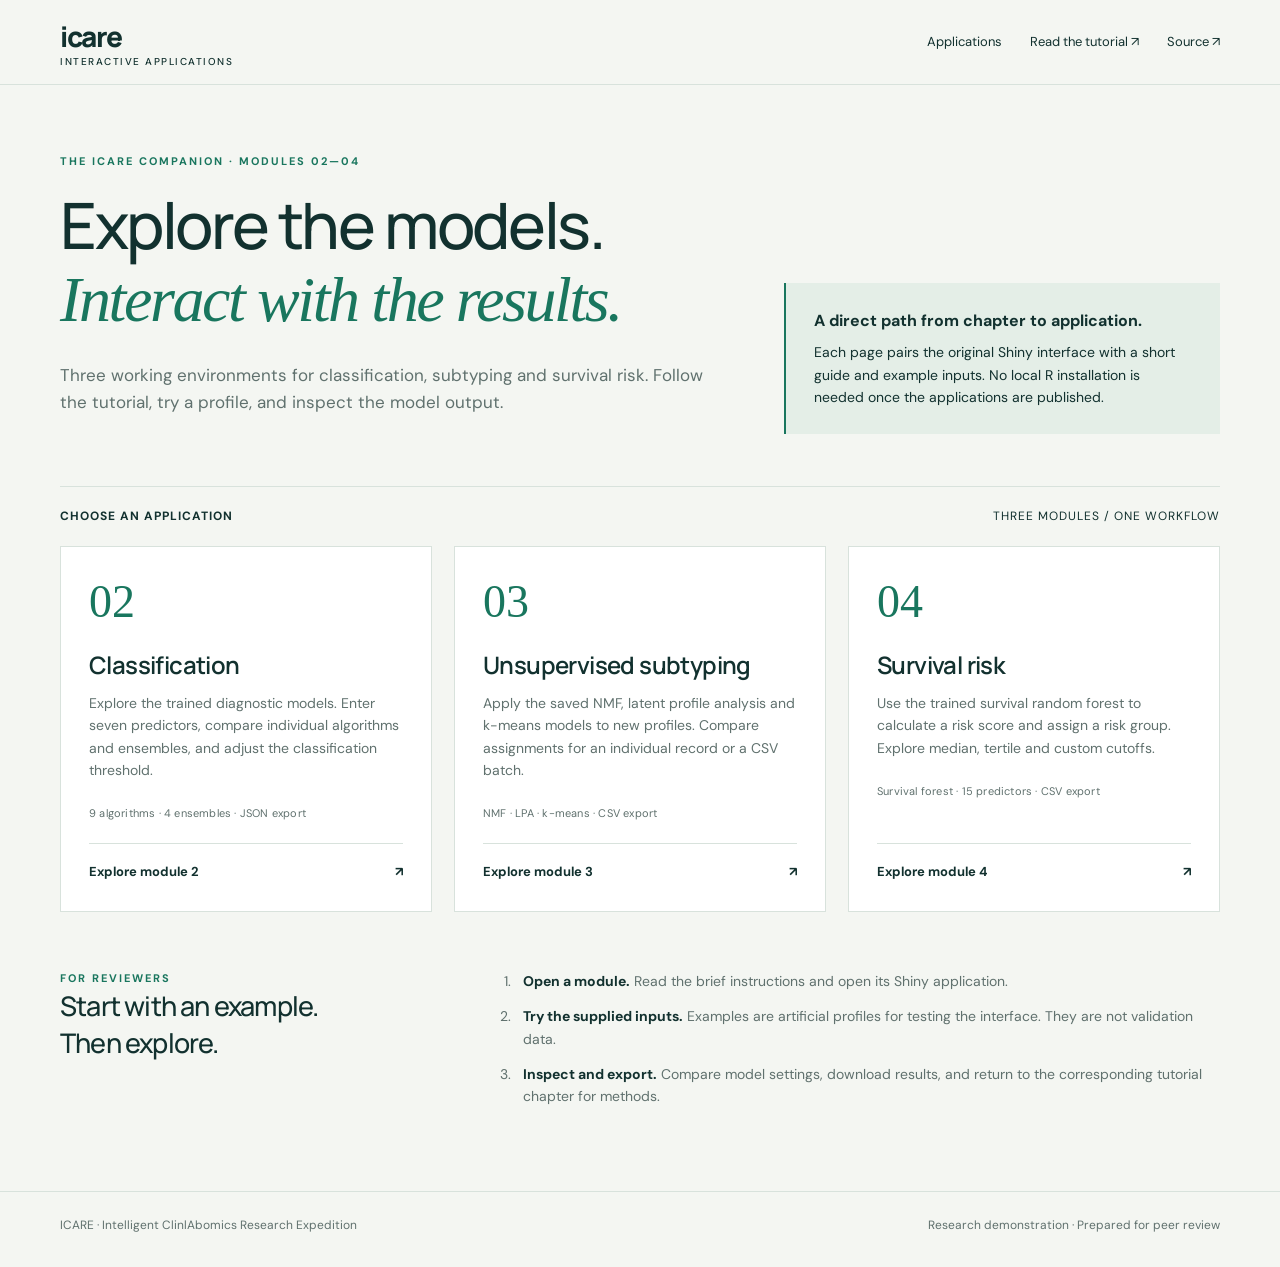
==== review-apps/index.html @ 3cecf694 "Publish reviewer pages and link hosted Shiny applications" ====
<!doctype html><html lang="en"><head><meta charset="utf-8"><meta name="viewport" content="width=device-width, initial-scale=1"><meta name="description" content="Interactive Shiny applications accompanying the ICARE tutorial."><title>Interactive applications | ICARE</title><link rel="stylesheet" href="assets/style.css"></head><body ><a class="skip" href="#main">Skip to content</a><header><div class="wrap nav"><a class="brand" href="index.html">icare<span>INTERACTIVE APPLICATIONS</span></a><nav class="navlinks" aria-label="Main"><a href="index.html">Applications</a><a href="https://leonardfei.github.io/Icare_test/">Read the tutorial ↗</a><a class="source-link" href="https://github.com/leonardfei/Icare_test">Source ↗</a></nav></div></header><main id="main" class="wrap"><section class="hero"><div><div class="eyebrow">The ICARE companion · Modules 02—04</div><h1>Explore the models.<br><em>Interact with the results.</em></h1><p class="lede">Three working environments for classification, subtyping and survival risk. Follow the tutorial, try a profile, and inspect the model output.</p></div><aside class="note"><strong>A direct path from chapter to application.</strong>Each page pairs the original Shiny interface with a short guide and example inputs. No local R installation is needed once the applications are published.</aside></section><div class="section-label"><strong>CHOOSE AN APPLICATION</strong><span>THREE MODULES / ONE WORKFLOW</span></div><section class="modules" aria-label="Applications"><a class="module" href="module2/"><span class="number">02</span><h2>Classification</h2><p>Explore the trained diagnostic models. Enter seven predictors, compare individual algorithms and ensembles, and adjust the classification threshold.</p><div class="features">9 algorithms · 4 ensembles · JSON export</div><div class="go">Explore module 2<span aria-hidden="true">↗</span></div></a><a class="module" href="module3/"><span class="number">03</span><h2>Unsupervised subtyping</h2><p>Apply the saved NMF, latent profile analysis and k-means models to new profiles. Compare assignments for an individual record or a CSV batch.</p><div class="features">NMF · LPA · k-means · CSV export</div><div class="go">Explore module 3<span aria-hidden="true">↗</span></div></a><a class="module" href="module4/"><span class="number">04</span><h2>Survival risk</h2><p>Use the trained survival random forest to calculate a risk score and assign a risk group. Explore median, tertile and custom cutoffs.</p><div class="features">Survival forest · 15 predictors · CSV export</div><div class="go">Explore module 4<span aria-hidden="true">↗</span></div></a></section><section class="workflow"><div><div class="eyebrow">For reviewers</div><h2>Start with an example.<br>Then explore.</h2></div><ol><li><strong>Open a module.</strong> Read the brief instructions and open its Shiny application.</li><li><strong>Try the supplied inputs.</strong> Examples are artificial profiles for testing the interface. They are not validation data.</li><li><strong>Inspect and export.</strong> Compare model settings, download results, and return to the corresponding tutorial chapter for methods.</li></ol></section></main><footer><div class="wrap footer-content"><span>ICARE · Intelligent ClinlAbomics Research Expedition</span><span>Research demonstration · Prepared for peer review</span></div></footer></body></html>
---- review-apps/assets/style.css ----
@import url('https://fonts.googleapis.com/css2?family=DM+Sans:wght@400;500;600;700&family=Manrope:wght@400;500;600;700;800&display=swap');
:root{--ink:#12312f;--muted:#60716e;--paper:#f4f6f2;--line:#d8e2dc;--accent:#19765e;--pale:#e4eee7;--white:#fff;--serif:Georgia,serif}
*{box-sizing:border-box}body{margin:0;background:var(--paper);color:var(--ink);font-family:'DM Sans',Arial,sans-serif;line-height:1.6}a{color:var(--accent);text-underline-offset:4px}a:focus-visible,button:focus-visible{outline:3px solid #e6a94f;outline-offset:4px}.wrap{width:min(1160px,calc(100% - 64px));margin:auto}header{border-bottom:1px solid var(--line)}.nav{min-height:84px;display:flex;align-items:center;justify-content:space-between;gap:24px}.brand{font:800 28px 'Manrope',sans-serif;letter-spacing:-1.5px;text-decoration:none;color:var(--ink)}.brand span{font:500 10px 'DM Sans',sans-serif;letter-spacing:1.5px;display:block}.navlinks{display:flex;gap:28px;font-size:13px}.navlinks a{color:var(--ink);text-decoration:none}.eyebrow{font-size:11px;letter-spacing:2px;text-transform:uppercase;font-weight:700;color:var(--accent)}.hero{padding:68px 0 52px;display:grid;grid-template-columns:1.5fr 1fr;gap:70px;align-items:end}h1{font:500 clamp(38px,5vw,64px)/1.13 'Manrope',Arial,sans-serif;letter-spacing:-2.4px;margin:18px 0 26px}h1 em{font-family:var(--serif);font-weight:400;color:var(--accent)}.lede{color:var(--muted);font-size:17px;max-width:660px}.note{padding:25px 28px;border-left:2px solid var(--accent);background:var(--pale);font-size:14px}.note strong{display:block;font-size:16px;margin-bottom:8px}.section-label{padding:20px 0;border-top:1px solid var(--line);display:flex;justify-content:space-between;align-items:center;gap:20px;font-size:12px;letter-spacing:1px}.modules{display:grid;grid-template-columns:repeat(3,1fr);gap:22px}.module{display:flex;flex-direction:column;border:1px solid var(--line);background:var(--white);padding:28px;min-height:355px;text-decoration:none;color:var(--ink);transition:transform .15s,border-color .15s}.module:hover{transform:translateY(-4px);border-color:var(--accent)}.module .number{font:400 46px var(--serif);color:var(--accent)}.module h2{font:600 24px/1.25 'Manrope',sans-serif;letter-spacing:-.6px;margin:22px 0 12px}.module p{font-size:14px;color:var(--muted);margin:0 0 24px}.module .go{margin-top:auto;font-size:13px;font-weight:700;border-top:1px solid var(--line);padding-top:18px;display:flex;justify-content:space-between}.features{font-size:11px;letter-spacing:.2px;color:var(--muted);margin-bottom:20px}.workflow{display:grid;grid-template-columns:1fr 2fr;gap:70px;padding:58px 0 70px}.workflow h2{font:500 27px 'Manrope',sans-serif;letter-spacing:-.8px;margin:0}.workflow ol{padding-left:22px;margin:0}.workflow li{margin-bottom:13px;padding-left:8px;color:var(--muted);font-size:14px}.workflow li strong{color:var(--ink)}footer{border-top:1px solid var(--line);padding:24px 0 32px;font-size:12px;color:var(--muted)}.footer-content{display:flex;justify-content:space-between;gap:24px}.back{display:inline-block;font-size:12px;margin-top:30px}.apphero{padding-top:22px;gap:50px}.apphero h1{font-size:48px}.actions{display:flex;flex-wrap:wrap;gap:12px;margin-top:25px}.button{display:inline-flex;align-items:center;justify-content:center;min-height:45px;padding:10px 20px;border:1px solid var(--accent);border-radius:3px;background:var(--accent);color:#fff;text-decoration:none;font-size:13px;font-weight:600;cursor:pointer}.button.secondary{color:var(--ink);border-color:var(--line);background:white}.button[aria-disabled=true]{opacity:.5;cursor:default;pointer-events:none}.appframe{margin:0 0 40px;border:1px solid var(--line);background:white}.framebar{display:flex;justify-content:space-between;gap:20px;padding:15px 20px;border-bottom:1px solid var(--line);font-size:12px}.dot{display:inline-block;width:7px;height:7px;background:#b3bcb7;border-radius:50%;margin-right:8px}.dot.ready{background:var(--accent)}.placeholder{padding:60px 32px;text-align:center;color:var(--muted)}.placeholder h2{font:500 24px 'Manrope',sans-serif;color:var(--ink)}iframe{width:100%;height:940px;border:0;display:block}[hidden]{display:none!important}.meta{margin-bottom:45px;color:var(--muted);font-size:13px}.meta strong{color:var(--ink)}.status-copy{font-size:12px;color:var(--muted);margin-top:16px}.skip{position:absolute;top:-80px;left:20px}.skip:focus{top:10px;background:white;padding:10px;z-index:10}@media(max-width:800px){.wrap{width:calc(100% - 36px)}.hero,.workflow{grid-template-columns:1fr;gap:24px}.hero{padding:38px 0}.modules{grid-template-columns:1fr}.module{min-height:260px}.navlinks{gap:16px}.navlinks .source-link{display:none}.apphero h1{font-size:38px}.workflow{padding:36px 0}.footer-content{display:block}.section-label{font-size:10px}.appframe{margin-left:-8px;margin-right:-8px}.framebar{flex-wrap:wrap}iframe{height:1100px}}
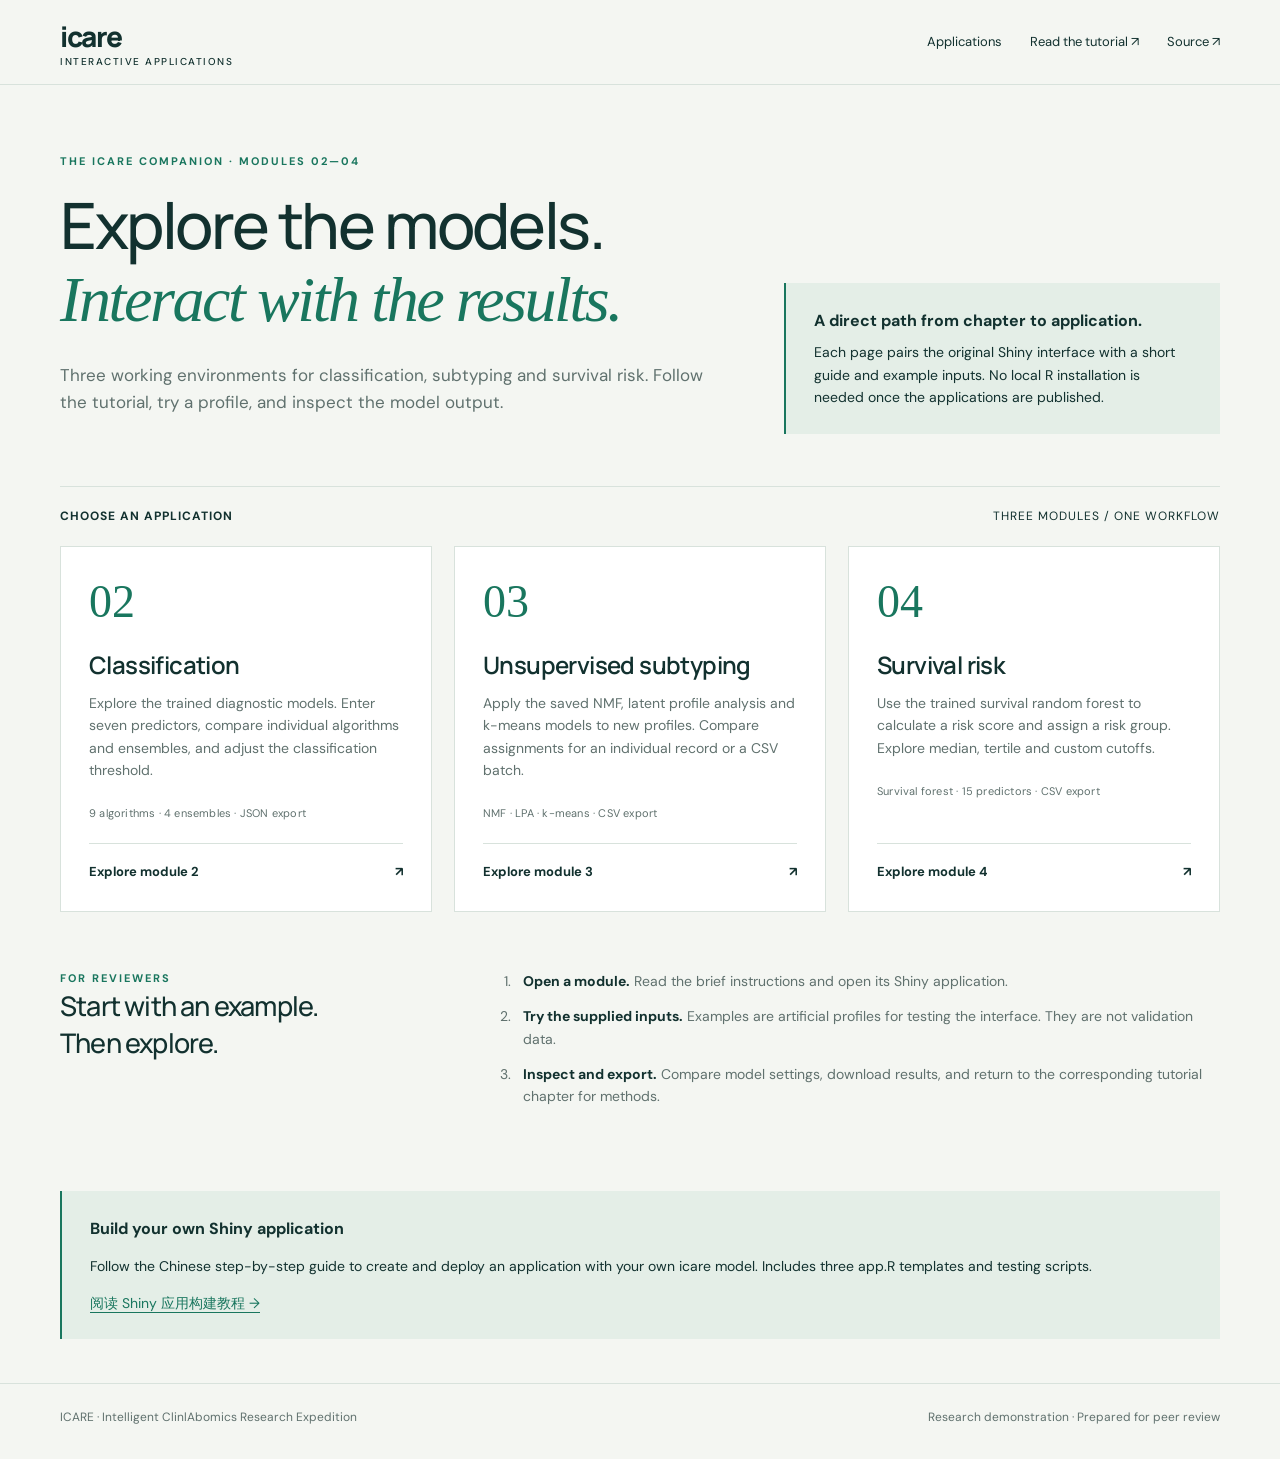
==== commit 3e013a97: "Add a Chinese guide and tested starter templates for building icare Shiny apps" ====
--- a/review-apps/index.html
+++ b/review-apps/index.html
@@ -1 +1 @@
-<!doctype html><html lang="en"><head><meta charset="utf-8"><meta name="viewport" content="width=device-width, initial-scale=1"><meta name="description" content="Interactive Shiny applications accompanying the ICARE tutorial."><title>Interactive applications | ICARE</title><link rel="stylesheet" href="assets/style.css"></head><body ><a class="skip" href="#main">Skip to content</a><header><div class="wrap nav"><a class="brand" href="index.html">icare<span>INTERACTIVE APPLICATIONS</span></a><nav class="navlinks" aria-label="Main"><a href="index.html">Applications</a><a href="https://leonardfei.github.io/Icare_test/">Read the tutorial ↗</a><a class="source-link" href="https://github.com/leonardfei/Icare_test">Source ↗</a></nav></div></header><main id="main" class="wrap"><section class="hero"><div><div class="eyebrow">The ICARE companion · Modules 02—04</div><h1>Explore the models.<br><em>Interact with the results.</em></h1><p class="lede">Three working environments for classification, subtyping and survival risk. Follow the tutorial, try a profile, and inspect the model output.</p></div><aside class="note"><strong>A direct path from chapter to application.</strong>Each page pairs the original Shiny interface with a short guide and example inputs. No local R installation is needed once the applications are published.</aside></section><div class="section-label"><strong>CHOOSE AN APPLICATION</strong><span>THREE MODULES / ONE WORKFLOW</span></div><section class="modules" aria-label="Applications"><a class="module" href="module2/"><span class="number">02</span><h2>Classification</h2><p>Explore the trained diagnostic models. Enter seven predictors, compare individual algorithms and ensembles, and adjust the classification threshold.</p><div class="features">9 algorithms · 4 ensembles · JSON export</div><div class="go">Explore module 2<span aria-hidden="true">↗</span></div></a><a class="module" href="module3/"><span class="number">03</span><h2>Unsupervised subtyping</h2><p>Apply the saved NMF, latent profile analysis and k-means models to new profiles. Compare assignments for an individual record or a CSV batch.</p><div class="features">NMF · LPA · k-means · CSV export</div><div class="go">Explore module 3<span aria-hidden="true">↗</span></div></a><a class="module" href="module4/"><span class="number">04</span><h2>Survival risk</h2><p>Use the trained survival random forest to calculate a risk score and assign a risk group. Explore median, tertile and custom cutoffs.</p><div class="features">Survival forest · 15 predictors · CSV export</div><div class="go">Explore module 4<span aria-hidden="true">↗</span></div></a></section><section class="workflow"><div><div class="eyebrow">For reviewers</div><h2>Start with an example.<br>Then explore.</h2></div><ol><li><strong>Open a module.</strong> Read the brief instructions and open its Shiny application.</li><li><strong>Try the supplied inputs.</strong> Examples are artificial profiles for testing the interface. They are not validation data.</li><li><strong>Inspect and export.</strong> Compare model settings, download results, and return to the corresponding tutorial chapter for methods.</li></ol></section></main><footer><div class="wrap footer-content"><span>ICARE · Intelligent ClinlAbomics Research Expedition</span><span>Research demonstration · Prepared for peer review</span></div></footer></body></html>+<!doctype html><html lang="en"><head><meta charset="utf-8"><meta name="viewport" content="width=device-width, initial-scale=1"><meta name="description" content="Interactive Shiny applications accompanying the ICARE tutorial."><title>Interactive applications | ICARE</title><link rel="stylesheet" href="assets/style.css"></head><body ><a class="skip" href="#main">Skip to content</a><header><div class="wrap nav"><a class="brand" href="index.html">icare<span>INTERACTIVE APPLICATIONS</span></a><nav class="navlinks" aria-label="Main"><a href="index.html">Applications</a><a href="https://leonardfei.github.io/Icare_test/">Read the tutorial ↗</a><a class="source-link" href="https://github.com/leonardfei/Icare_test">Source ↗</a></nav></div></header><main id="main" class="wrap"><section class="hero"><div><div class="eyebrow">The ICARE companion · Modules 02—04</div><h1>Explore the models.<br><em>Interact with the results.</em></h1><p class="lede">Three working environments for classification, subtyping and survival risk. Follow the tutorial, try a profile, and inspect the model output.</p></div><aside class="note"><strong>A direct path from chapter to application.</strong>Each page pairs the original Shiny interface with a short guide and example inputs. No local R installation is needed once the applications are published.</aside></section><div class="section-label"><strong>CHOOSE AN APPLICATION</strong><span>THREE MODULES / ONE WORKFLOW</span></div><section class="modules" aria-label="Applications"><a class="module" href="module2/"><span class="number">02</span><h2>Classification</h2><p>Explore the trained diagnostic models. Enter seven predictors, compare individual algorithms and ensembles, and adjust the classification threshold.</p><div class="features">9 algorithms · 4 ensembles · JSON export</div><div class="go">Explore module 2<span aria-hidden="true">↗</span></div></a><a class="module" href="module3/"><span class="number">03</span><h2>Unsupervised subtyping</h2><p>Apply the saved NMF, latent profile analysis and k-means models to new profiles. Compare assignments for an individual record or a CSV batch.</p><div class="features">NMF · LPA · k-means · CSV export</div><div class="go">Explore module 3<span aria-hidden="true">↗</span></div></a><a class="module" href="module4/"><span class="number">04</span><h2>Survival risk</h2><p>Use the trained survival random forest to calculate a risk score and assign a risk group. Explore median, tertile and custom cutoffs.</p><div class="features">Survival forest · 15 predictors · CSV export</div><div class="go">Explore module 4<span aria-hidden="true">↗</span></div></a></section><section class="workflow"><div><div class="eyebrow">For reviewers</div><h2>Start with an example.<br>Then explore.</h2></div><ol><li><strong>Open a module.</strong> Read the brief instructions and open its Shiny application.</li><li><strong>Try the supplied inputs.</strong> Examples are artificial profiles for testing the interface. They are not validation data.</li><li><strong>Inspect and export.</strong> Compare model settings, download results, and return to the corresponding tutorial chapter for methods.</li></ol></section><section class="note" style="margin:0 0 44px"><strong>Build your own Shiny application</strong><p>Follow the Chinese step-by-step guide to create and deploy an application with your own icare model. Includes three app.R templates and testing scripts.</p><a href="build-your-own/">阅读 Shiny 应用构建教程 →</a></section></main><footer><div class="wrap footer-content"><span>ICARE · Intelligent ClinlAbomics Research Expedition</span><span>Research demonstration · Prepared for peer review</span></div></footer></body></html>
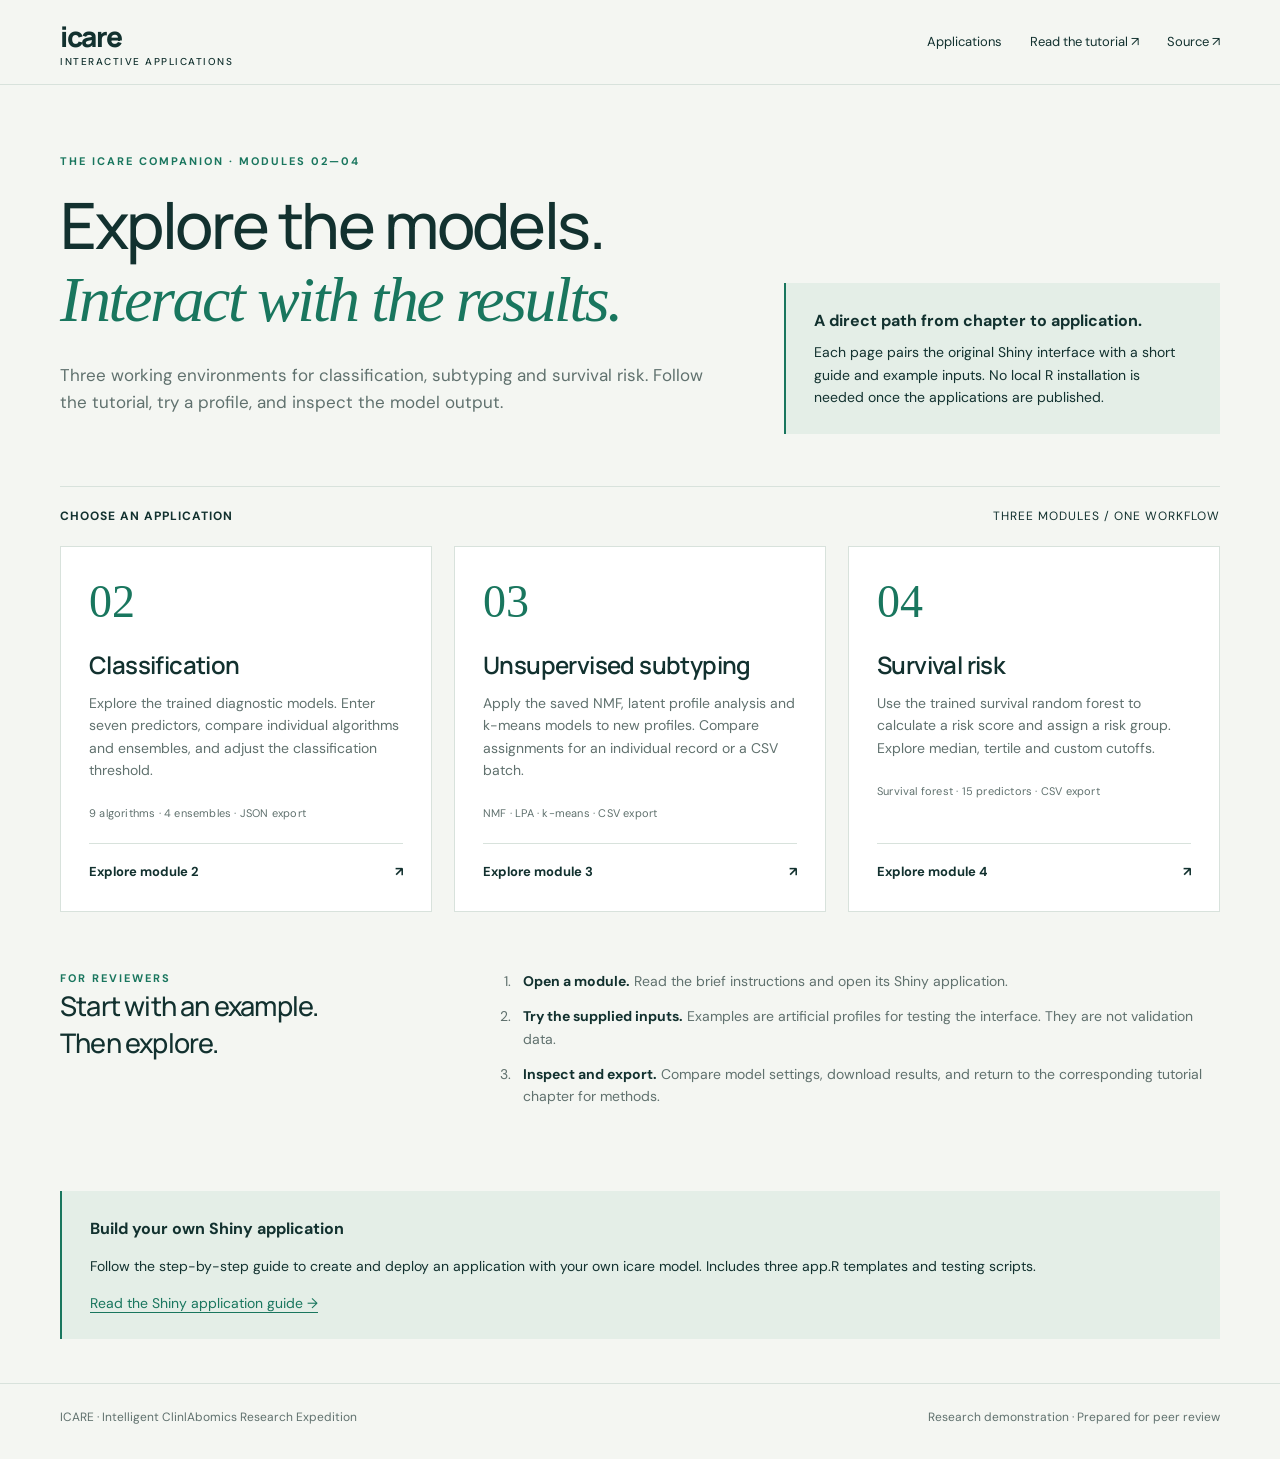
==== commit fcaa748b: "Replace the Shiny authoring guide and starter instructions with English" ====
--- a/review-apps/index.html
+++ b/review-apps/index.html
@@ -1 +1 @@
-<!doctype html><html lang="en"><head><meta charset="utf-8"><meta name="viewport" content="width=device-width, initial-scale=1"><meta name="description" content="Interactive Shiny applications accompanying the ICARE tutorial."><title>Interactive applications | ICARE</title><link rel="stylesheet" href="assets/style.css"></head><body ><a class="skip" href="#main">Skip to content</a><header><div class="wrap nav"><a class="brand" href="index.html">icare<span>INTERACTIVE APPLICATIONS</span></a><nav class="navlinks" aria-label="Main"><a href="index.html">Applications</a><a href="https://leonardfei.github.io/Icare_test/">Read the tutorial ↗</a><a class="source-link" href="https://github.com/leonardfei/Icare_test">Source ↗</a></nav></div></header><main id="main" class="wrap"><section class="hero"><div><div class="eyebrow">The ICARE companion · Modules 02—04</div><h1>Explore the models.<br><em>Interact with the results.</em></h1><p class="lede">Three working environments for classification, subtyping and survival risk. Follow the tutorial, try a profile, and inspect the model output.</p></div><aside class="note"><strong>A direct path from chapter to application.</strong>Each page pairs the original Shiny interface with a short guide and example inputs. No local R installation is needed once the applications are published.</aside></section><div class="section-label"><strong>CHOOSE AN APPLICATION</strong><span>THREE MODULES / ONE WORKFLOW</span></div><section class="modules" aria-label="Applications"><a class="module" href="module2/"><span class="number">02</span><h2>Classification</h2><p>Explore the trained diagnostic models. Enter seven predictors, compare individual algorithms and ensembles, and adjust the classification threshold.</p><div class="features">9 algorithms · 4 ensembles · JSON export</div><div class="go">Explore module 2<span aria-hidden="true">↗</span></div></a><a class="module" href="module3/"><span class="number">03</span><h2>Unsupervised subtyping</h2><p>Apply the saved NMF, latent profile analysis and k-means models to new profiles. Compare assignments for an individual record or a CSV batch.</p><div class="features">NMF · LPA · k-means · CSV export</div><div class="go">Explore module 3<span aria-hidden="true">↗</span></div></a><a class="module" href="module4/"><span class="number">04</span><h2>Survival risk</h2><p>Use the trained survival random forest to calculate a risk score and assign a risk group. Explore median, tertile and custom cutoffs.</p><div class="features">Survival forest · 15 predictors · CSV export</div><div class="go">Explore module 4<span aria-hidden="true">↗</span></div></a></section><section class="workflow"><div><div class="eyebrow">For reviewers</div><h2>Start with an example.<br>Then explore.</h2></div><ol><li><strong>Open a module.</strong> Read the brief instructions and open its Shiny application.</li><li><strong>Try the supplied inputs.</strong> Examples are artificial profiles for testing the interface. They are not validation data.</li><li><strong>Inspect and export.</strong> Compare model settings, download results, and return to the corresponding tutorial chapter for methods.</li></ol></section><section class="note" style="margin:0 0 44px"><strong>Build your own Shiny application</strong><p>Follow the Chinese step-by-step guide to create and deploy an application with your own icare model. Includes three app.R templates and testing scripts.</p><a href="build-your-own/">阅读 Shiny 应用构建教程 →</a></section></main><footer><div class="wrap footer-content"><span>ICARE · Intelligent ClinlAbomics Research Expedition</span><span>Research demonstration · Prepared for peer review</span></div></footer></body></html>+<!doctype html><html lang="en"><head><meta charset="utf-8"><meta name="viewport" content="width=device-width, initial-scale=1"><meta name="description" content="Interactive Shiny applications accompanying the ICARE tutorial."><title>Interactive applications | ICARE</title><link rel="stylesheet" href="assets/style.css"></head><body ><a class="skip" href="#main">Skip to content</a><header><div class="wrap nav"><a class="brand" href="index.html">icare<span>INTERACTIVE APPLICATIONS</span></a><nav class="navlinks" aria-label="Main"><a href="index.html">Applications</a><a href="https://leonardfei.github.io/Icare_test/">Read the tutorial ↗</a><a class="source-link" href="https://github.com/leonardfei/Icare_test">Source ↗</a></nav></div></header><main id="main" class="wrap"><section class="hero"><div><div class="eyebrow">The ICARE companion · Modules 02—04</div><h1>Explore the models.<br><em>Interact with the results.</em></h1><p class="lede">Three working environments for classification, subtyping and survival risk. Follow the tutorial, try a profile, and inspect the model output.</p></div><aside class="note"><strong>A direct path from chapter to application.</strong>Each page pairs the original Shiny interface with a short guide and example inputs. No local R installation is needed once the applications are published.</aside></section><div class="section-label"><strong>CHOOSE AN APPLICATION</strong><span>THREE MODULES / ONE WORKFLOW</span></div><section class="modules" aria-label="Applications"><a class="module" href="module2/"><span class="number">02</span><h2>Classification</h2><p>Explore the trained diagnostic models. Enter seven predictors, compare individual algorithms and ensembles, and adjust the classification threshold.</p><div class="features">9 algorithms · 4 ensembles · JSON export</div><div class="go">Explore module 2<span aria-hidden="true">↗</span></div></a><a class="module" href="module3/"><span class="number">03</span><h2>Unsupervised subtyping</h2><p>Apply the saved NMF, latent profile analysis and k-means models to new profiles. Compare assignments for an individual record or a CSV batch.</p><div class="features">NMF · LPA · k-means · CSV export</div><div class="go">Explore module 3<span aria-hidden="true">↗</span></div></a><a class="module" href="module4/"><span class="number">04</span><h2>Survival risk</h2><p>Use the trained survival random forest to calculate a risk score and assign a risk group. Explore median, tertile and custom cutoffs.</p><div class="features">Survival forest · 15 predictors · CSV export</div><div class="go">Explore module 4<span aria-hidden="true">↗</span></div></a></section><section class="workflow"><div><div class="eyebrow">For reviewers</div><h2>Start with an example.<br>Then explore.</h2></div><ol><li><strong>Open a module.</strong> Read the brief instructions and open its Shiny application.</li><li><strong>Try the supplied inputs.</strong> Examples are artificial profiles for testing the interface. They are not validation data.</li><li><strong>Inspect and export.</strong> Compare model settings, download results, and return to the corresponding tutorial chapter for methods.</li></ol></section><section class="note" style="margin:0 0 44px"><strong>Build your own Shiny application</strong><p>Follow the step-by-step guide to create and deploy an application with your own icare model. Includes three app.R templates and testing scripts.</p><a href="build-your-own/">Read the Shiny application guide →</a></section></main><footer><div class="wrap footer-content"><span>ICARE · Intelligent ClinlAbomics Research Expedition</span><span>Research demonstration · Prepared for peer review</span></div></footer></body></html>
